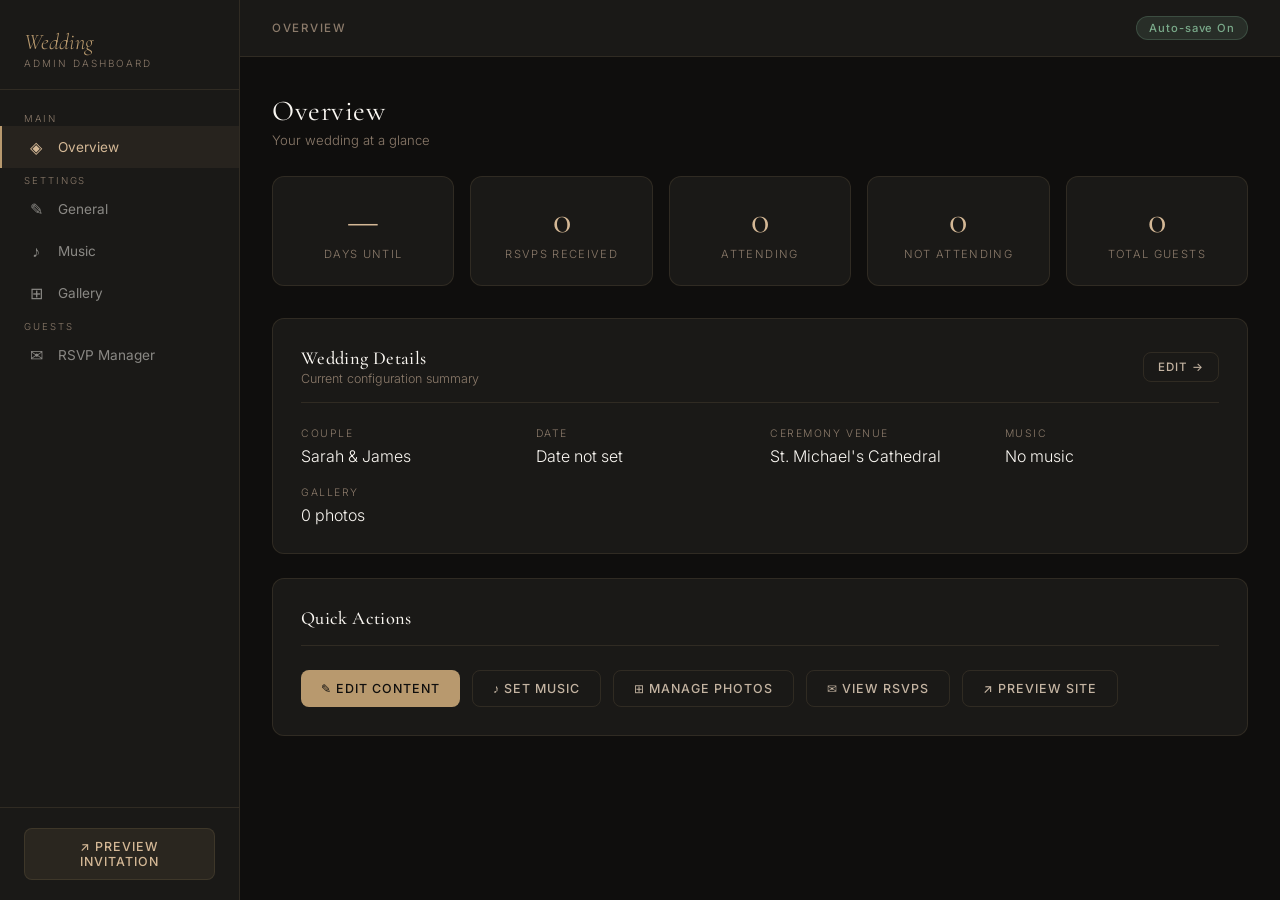
==== dashboard.html @ dd1b8e95 "Initial commit: Wedding invitation site" ====
<!DOCTYPE html>
<html lang="en">
<head>
  <meta charset="UTF-8">
  <meta name="viewport" content="width=device-width, initial-scale=1.0">
  <title>Wedding Dashboard — Admin</title>
  <meta name="robots" content="noindex, nofollow">
  <link rel="stylesheet" href="css/dashboard.css">
</head>
<body>

  <!-- ════════ SIDEBAR ════════ -->
  <aside id="sidebar" role="navigation" aria-label="Dashboard navigation">

    <div class="sidebar-brand">
      <span class="sidebar-brand-script">Wedding</span>
      <span class="sidebar-brand-label">Admin Dashboard</span>
    </div>

    <nav class="sidebar-nav">
      <span class="nav-section-title">Main</span>

      <div class="nav-item" data-panel="overview" role="button" tabindex="0" aria-label="Overview">
        <span class="nav-item-icon">◈</span>
        Overview
      </div>

      <span class="nav-section-title" style="margin-top:8px;">Settings</span>

      <div class="nav-item" data-panel="general" role="button" tabindex="0" aria-label="General Settings">
        <span class="nav-item-icon">✎</span>
        General
      </div>

      <div class="nav-item" data-panel="music" role="button" tabindex="0" aria-label="Music Settings">
        <span class="nav-item-icon">♪</span>
        Music
      </div>

      <div class="nav-item" data-panel="gallery" role="button" tabindex="0" aria-label="Gallery Manager">
        <span class="nav-item-icon">⊞</span>
        Gallery
      </div>

      <span class="nav-section-title" style="margin-top:8px;">Guests</span>

      <div class="nav-item" data-panel="rsvp" role="button" tabindex="0" aria-label="RSVP Manager">
        <span class="nav-item-icon">✉</span>
        RSVP Manager
      </div>

    </nav>

    <div class="sidebar-footer">
      <button class="preview-btn" id="preview-btn" aria-label="Preview invitation">
        ↗ Preview Invitation
      </button>
    </div>

  </aside>

  <!-- ════════ MAIN ════════ -->
  <div id="main">

    <!-- Top Bar -->
    <header id="topbar">
      <div style="display:flex; align-items:center; gap:12px;">
        <button id="sidebar-toggle" aria-label="Toggle sidebar">☰</button>
        <span class="topbar-title" id="topbar-title">Overview</span>
      </div>
      <div class="topbar-right">
        <span class="topbar-badge badge-saved" id="status-badge">Auto-save On</span>
      </div>
    </header>

    <!-- Content Area -->
    <main id="content">

      <!-- ── PANEL: OVERVIEW ── -->
      <section class="panel active" id="panel-overview" aria-label="Overview panel">
        <div class="panel-header">
          <h1 class="panel-title">Overview</h1>
          <p class="panel-desc">Your wedding at a glance</p>
        </div>

        <!-- Stats -->
        <div class="stats-grid">
          <div class="stat-card">
            <div class="stat-number" id="stat-days">—</div>
            <div class="stat-label">Days Until</div>
          </div>
          <div class="stat-card">
            <div class="stat-number" id="stat-total-rsvp">0</div>
            <div class="stat-label">RSVPs Received</div>
          </div>
          <div class="stat-card">
            <div class="stat-number" id="stat-attending">0</div>
            <div class="stat-label">Attending</div>
          </div>
          <div class="stat-card">
            <div class="stat-number" id="stat-not-attending">0</div>
            <div class="stat-label">Not Attending</div>
          </div>
          <div class="stat-card">
            <div class="stat-number" id="stat-total-guests">0</div>
            <div class="stat-label">Total Guests</div>
          </div>
        </div>

        <!-- Summary Card -->
        <div class="card">
          <div class="card-header">
            <div>
              <div class="card-title">Wedding Details</div>
              <div class="card-subtitle">Current configuration summary</div>
            </div>
            <button class="btn btn-ghost btn-sm" onclick="navigate('general')">Edit →</button>
          </div>

          <div style="display:grid; grid-template-columns: repeat(auto-fit, minmax(200px,1fr)); gap:20px;">
            <div>
              <div style="font-size:.65rem; letter-spacing:.15em; text-transform:uppercase; color:var(--taupe); margin-bottom:6px;">Couple</div>
              <div style="font-size:1rem; color:var(--ivory);" id="overview-couple">—</div>
            </div>
            <div>
              <div style="font-size:.65rem; letter-spacing:.15em; text-transform:uppercase; color:var(--taupe); margin-bottom:6px;">Date</div>
              <div style="font-size:1rem; color:var(--ivory);" id="overview-date">Not set</div>
            </div>
            <div>
              <div style="font-size:.65rem; letter-spacing:.15em; text-transform:uppercase; color:var(--taupe); margin-bottom:6px;">Ceremony Venue</div>
              <div style="font-size:1rem; color:var(--ivory);" id="overview-venue">—</div>
            </div>
            <div>
              <div style="font-size:.65rem; letter-spacing:.15em; text-transform:uppercase; color:var(--taupe); margin-bottom:6px;">Music</div>
              <div style="font-size:1rem; color:var(--ivory);" id="overview-music">—</div>
            </div>
            <div>
              <div style="font-size:.65rem; letter-spacing:.15em; text-transform:uppercase; color:var(--taupe); margin-bottom:6px;">Gallery</div>
              <div style="font-size:1rem; color:var(--ivory);" id="overview-gallery">0 photos</div>
            </div>
          </div>
        </div>

        <!-- Quick Actions -->
        <div class="card">
          <div class="card-header">
            <div class="card-title">Quick Actions</div>
          </div>
          <div style="display:flex; flex-wrap:wrap; gap:12px;">
            <button class="btn btn-primary" onclick="navigate('general')">✎ Edit Content</button>
            <button class="btn btn-ghost" onclick="navigate('music')">♪ Set Music</button>
            <button class="btn btn-ghost" onclick="navigate('gallery')">⊞ Manage Photos</button>
            <button class="btn btn-ghost" onclick="navigate('rsvp')">✉ View RSVPs</button>
            <button class="btn btn-ghost" onclick="window.open('index.html','_blank')">↗ Preview Site</button>
          </div>
        </div>

      </section>

      <!-- ── PANEL: GENERAL SETTINGS ── -->
      <section class="panel" id="panel-general" aria-label="General settings panel">
        <div class="panel-header">
          <h1 class="panel-title">General Settings</h1>
          <p class="panel-desc">Customize names, dates, venues, and messages</p>
        </div>

        <form id="form-general">

          <!-- Couple Names -->
          <div class="card">
            <div class="card-header">
              <div>
                <div class="card-title">Couple Names</div>
                <div class="card-subtitle">Names displayed on the invitation</div>
              </div>
            </div>
            <div class="form-grid">
              <div class="field">
                <label for="f-person1">First Person's Name</label>
                <input type="text" id="f-person1" placeholder="e.g. Sarah">
              </div>
              <div class="field">
                <label for="f-person2">Second Person's Name</label>
                <input type="text" id="f-person2" placeholder="e.g. James">
              </div>
            </div>
          </div>

          <!-- Date & Time -->
          <div class="card">
            <div class="card-header">
              <div>
                <div class="card-title">Date &amp; Time</div>
                <div class="card-subtitle">Wedding date drives the countdown timer</div>
              </div>
            </div>
            <div class="form-grid">
              <div class="field">
                <label for="f-wedding-date">Wedding Date</label>
                <input type="date" id="f-wedding-date">
              </div>
              <div class="field">
                <label for="f-ceremony-time">Ceremony Time</label>
                <input type="time" id="f-ceremony-time">
              </div>
              <div class="field">
                <label for="f-reception-time">Reception Time</label>
                <input type="time" id="f-reception-time">
              </div>
            </div>
          </div>

          <!-- Ceremony -->
          <div class="card">
            <div class="card-header">
              <div>
                <div class="card-title">Ceremony Details</div>
              </div>
            </div>
            <div class="form-grid">
              <div class="field">
                <label for="f-ceremony-venue">Venue Name</label>
                <input type="text" id="f-ceremony-venue" placeholder="e.g. St. Michael's Cathedral">
              </div>
              <div class="field">
                <label for="f-ceremony-address">Address</label>
                <input type="text" id="f-ceremony-address" placeholder="e.g. 123 Church Lane, New York">
              </div>
            </div>
          </div>

          <!-- Reception -->
          <div class="card">
            <div class="card-header">
              <div>
                <div class="card-title">Reception Details</div>
              </div>
            </div>
            <div class="form-grid">
              <div class="field">
                <label for="f-reception-venue">Venue Name</label>
                <input type="text" id="f-reception-venue" placeholder="e.g. The Grand Ballroom">
              </div>
              <div class="field">
                <label for="f-reception-address">Address</label>
                <input type="text" id="f-reception-address" placeholder="e.g. 45 Park Avenue, New York">
              </div>
            </div>
          </div>

          <!-- Messages -->
          <div class="card">
            <div class="card-header">
              <div>
                <div class="card-title">Messages &amp; Story</div>
                <div class="card-subtitle">Personal text displayed on the invitation</div>
              </div>
            </div>
            <div class="form-grid">
              <div class="field full">
                <label for="f-message">Invitation Message</label>
                <textarea id="f-message" rows="3" placeholder="e.g. Together with their families, request the honor of your presence..."></textarea>
              </div>
              <div class="field full">
                <label for="f-story-quote">Love Quote</label>
                <input type="text" id="f-story-quote" placeholder='"A quote about love..."'>
              </div>
              <div class="field full">
                <label for="f-story-text">Story Text</label>
                <textarea id="f-story-text" rows="4" placeholder="Share your love story..."></textarea>
              </div>
            </div>
          </div>

          <div style="display:flex; justify-content:flex-end; gap:12px; margin-top:4px;">
            <button type="button" class="btn btn-ghost" onclick="loadGeneralSettings()">↺ Reset</button>
            <button type="submit" class="btn btn-primary">Save Changes</button>
          </div>

        </form>
      </section>

      <!-- ── PANEL: MUSIC ── -->
      <section class="panel" id="panel-music" aria-label="Music settings panel">
        <div class="panel-header">
          <h1 class="panel-title">Music Settings</h1>
          <p class="panel-desc">Set background music for the invitation page</p>
        </div>

        <form id="form-music">

          <!-- Toggles -->
          <div class="card">
            <div class="card-header">
              <div class="card-title">Playback Options</div>
            </div>

            <div class="toggle-row">
              <div class="toggle-info">
                <div class="toggle-label">Enable Background Music</div>
                <div class="toggle-desc">Show music button on invitation page</div>
              </div>
              <label class="toggle-switch">
                <input type="checkbox" id="t-music-enabled">
                <span class="toggle-track"></span>
              </label>
            </div>

            <div class="toggle-row">
              <div class="toggle-info">
                <div class="toggle-label">Autoplay on Load</div>
                <div class="toggle-desc">Attempt to play music when page opens (browser may block this)</div>
              </div>
              <label class="toggle-switch">
                <input type="checkbox" id="t-music-autoplay">
                <span class="toggle-track"></span>
              </label>
            </div>

          </div>

          <!-- Upload -->
          <div class="card">
            <div class="card-header">
              <div>
                <div class="card-title">Music Source</div>
                <div class="card-subtitle">Upload a file or paste a direct audio URL</div>
              </div>
            </div>

            <!-- File Upload -->
            <label class="upload-zone" for="music-file-input" id="music-upload-zone">
              <input type="file" id="music-file-input" accept="audio/*" style="position:absolute;inset:0;opacity:0;cursor:pointer;width:100%;height:100%;">
              <div class="upload-icon">🎵</div>
              <div class="upload-label">Drop an audio file or click to browse</div>
              <div class="upload-hint">Supports MP3, WAV, OGG, AAC — file is stored in browser</div>
            </label>

            <!-- Track Info -->
            <div class="music-track-info" id="track-info" style="display:none;">
              <span class="track-icon">🎵</span>
              <span class="track-name" id="track-name">No track loaded</span>
              <button type="button" class="btn btn-danger btn-sm" id="remove-music-btn">Remove</button>
            </div>

            <!-- URL Input -->
            <div style="margin-top:20px;">
              <div class="field">
                <label for="music-url-input">Or use a direct audio URL</label>
                <input type="url" id="music-url-input" placeholder="https://example.com/song.mp3">
                <span class="field-hint">Must be a direct link to an audio file (not a streaming page)</span>
              </div>
            </div>

          </div>

          <div style="display:flex; justify-content:flex-end; margin-top:4px;">
            <button type="submit" class="btn btn-primary">Save Music Settings</button>
          </div>

        </form>
      </section>

      <!-- ── PANEL: GALLERY ── -->
      <section class="panel" id="panel-gallery" aria-label="Gallery manager panel">
        <div class="panel-header">
          <h1 class="panel-title">Gallery</h1>
          <p class="panel-desc">Add photos to your invitation gallery</p>
        </div>

        <div class="card">
          <div class="card-header">
            <div>
              <div class="card-title">Photo Manager</div>
              <div class="card-subtitle">Photos are stored in your browser and shown on the invitation</div>
            </div>
            <button class="btn btn-danger btn-sm" onclick="if(confirm('Clear all gallery photos?')){saveConfig({galleryImages:[]});loadGalleryManager();}">Clear All</button>
          </div>

          <div class="gallery-manage-grid" id="gallery-manage-grid">
            <!-- Populated by JS -->
          </div>

        </div>
      </section>

      <!-- ── PANEL: RSVP ── -->
      <section class="panel" id="panel-rsvp" aria-label="RSVP manager panel">
        <div class="panel-header">
          <h1 class="panel-title">RSVP Manager</h1>
          <p class="panel-desc">View and manage guest responses</p>
        </div>

        <!-- RSVP Stats -->
        <div class="stats-grid" style="margin-bottom:24px;">
          <div class="stat-card">
            <div class="stat-number" id="stat-total-rsvp">0</div>
            <div class="stat-label">Total RSVPs</div>
          </div>
          <div class="stat-card">
            <div class="stat-number" id="stat-attending">0</div>
            <div class="stat-label">Attending</div>
          </div>
          <div class="stat-card">
            <div class="stat-number" id="stat-not-attending">0</div>
            <div class="stat-label">Not Attending</div>
          </div>
          <div class="stat-card">
            <div class="stat-number" id="stat-total-guests">0</div>
            <div class="stat-label">Total Guests</div>
          </div>
        </div>

        <div class="card">
          <div class="card-header">
            <div class="card-title">Guest Responses</div>
            <div style="display:flex; gap:10px;">
              <button class="btn btn-ghost btn-sm" onclick="exportRsvps()">↓ Export CSV</button>
              <button class="btn btn-danger btn-sm" onclick="clearAllRsvps()">Clear All</button>
            </div>
          </div>

          <div style="overflow-x:auto;">
            <table class="rsvp-table" aria-label="RSVP entries">
              <thead>
                <tr>
                  <th>Name</th>
                  <th>Email</th>
                  <th>Guests</th>
                  <th>Attending</th>
                  <th>Message</th>
                  <th>Date</th>
                  <th></th>
                </tr>
              </thead>
              <tbody id="rsvp-tbody">
              </tbody>
            </table>
            <div id="rsvp-empty" class="rsvp-empty" style="display:none;">
              No RSVPs received yet. Share your invitation link to get responses.
            </div>
          </div>
        </div>

      </section>

    </main>
  </div>

  <!-- Toast notification -->
  <div id="toast" role="status" aria-live="polite"></div>

  <script src="js/dashboard.js"></script>

</body>
</html>
---- css/dashboard.css ----
/* ===================================================
   WEDDING DASHBOARD — STYLESHEET
   Admin Panel · Minimal · Clean
=================================================== */

@import url('https://fonts.googleapis.com/css2?family=Inter:wght@300;400;500;600&family=Cormorant+Garamond:ital,wght@0,400;0,500;1,400&display=swap');

*, *::before, *::after { box-sizing: border-box; margin: 0; padding: 0; }

:root {
  --bg:        #0f0e0d;
  --surface:   #1a1917;
  --surface2:  #221f1c;
  --surface3:  #2c2825;
  --gold:      #b8996e;
  --gold-light:#d4b896;
  --gold-dark: #8a7050;
  --ivory:     #faf7f2;
  --taupe:     #8c7b6b;
  --taupe-light: #c4b4a2;
  --danger:    #c0645a;
  --success:   #7aaa8a;
  --border:    rgba(184,153,110,.14);
  --border-focus: rgba(184,153,110,.5);

  --font: 'Inter', sans-serif;
  --font-head: 'Cormorant Garamond', serif;
  --sidebar-width: 240px;
  --transition: .3s cubic-bezier(.25,.46,.45,.94);
  --radius: 12px;
}

body {
  background: var(--bg);
  color: var(--ivory);
  font-family: var(--font);
  font-weight: 300;
  display: flex;
  min-height: 100vh;
  overflow-x: hidden;
}

/* ─── SIDEBAR ───────────────────────────────────── */
#sidebar {
  width: var(--sidebar-width);
  background: var(--surface);
  border-right: 1px solid var(--border);
  display: flex;
  flex-direction: column;
  position: fixed;
  top: 0; left: 0;
  height: 100vh;
  z-index: 100;
  transition: transform var(--transition);
  overflow-y: auto;
}

.sidebar-brand {
  padding: 28px 24px 20px;
  border-bottom: 1px solid var(--border);
}

.sidebar-brand-script {
  font-family: var(--font-head);
  font-style: italic;
  font-size: 1.4rem;
  color: var(--gold);
  display: block;
}

.sidebar-brand-label {
  font-size: .62rem;
  letter-spacing: .2em;
  text-transform: uppercase;
  color: var(--taupe);
  margin-top: 2px;
  display: block;
}

.sidebar-nav {
  flex: 1;
  padding: 16px 0;
}

.nav-section-title {
  font-size: .6rem;
  letter-spacing: .2em;
  text-transform: uppercase;
  color: var(--taupe);
  padding: 16px 24px 8px;
}

.nav-item {
  display: flex;
  align-items: center;
  gap: 12px;
  padding: 11px 24px;
  cursor: pointer;
  color: rgba(250,247,242,.5);
  font-size: .85rem;
  font-weight: 400;
  border-left: 2px solid transparent;
  transition: all var(--transition);
  text-decoration: none;
  user-select: none;
}

.nav-item:hover {
  color: var(--ivory);
  background: rgba(184,153,110,.05);
}

.nav-item.active {
  color: var(--gold-light);
  border-left-color: var(--gold);
  background: rgba(184,153,110,.08);
}

.nav-item-icon { font-size: 1rem; width: 20px; text-align: center; }

.sidebar-footer {
  padding: 20px 24px;
  border-top: 1px solid var(--border);
}

.preview-btn {
  display: flex;
  align-items: center;
  justify-content: center;
  gap: 8px;
  width: 100%;
  padding: 10px 16px;
  background: rgba(184,153,110,.1);
  border: 1px solid var(--border);
  border-radius: 8px;
  color: var(--gold-light);
  font-family: var(--font);
  font-size: .78rem;
  font-weight: 500;
  letter-spacing: .08em;
  cursor: pointer;
  text-transform: uppercase;
  transition: all var(--transition);
}

.preview-btn:hover {
  background: var(--gold);
  color: var(--bg);
  border-color: var(--gold);
}

/* ─── MAIN CONTENT ──────────────────────────────── */
#main {
  margin-left: var(--sidebar-width);
  flex: 1;
  min-height: 100vh;
  display: flex;
  flex-direction: column;
}

/* ─── TOP BAR ───────────────────────────────────── */
#topbar {
  background: var(--surface);
  border-bottom: 1px solid var(--border);
  padding: 16px 32px;
  display: flex;
  align-items: center;
  justify-content: space-between;
  position: sticky;
  top: 0;
  z-index: 50;
}

.topbar-title {
  font-size: .72rem;
  font-weight: 500;
  letter-spacing: .15em;
  text-transform: uppercase;
  color: var(--taupe);
}

.topbar-right {
  display: flex;
  align-items: center;
  gap: 12px;
}

.topbar-badge {
  padding: 4px 12px;
  border-radius: 20px;
  font-size: .7rem;
  font-weight: 500;
  letter-spacing: .08em;
}

.badge-saved {
  background: rgba(122,170,138,.15);
  color: var(--success);
  border: 1px solid rgba(122,170,138,.25);
}

/* ─── CONTENT AREA ──────────────────────────────── */
#content {
  padding: 36px 32px;
  flex: 1;
}

/* ─── PANELS ─────────────────────────────────────── */
.panel {
  display: none;
}
.panel.active {
  display: block;
  animation: panelFade .35s ease;
}

@keyframes panelFade {
  from { opacity: 0; transform: translateY(12px); }
  to   { opacity: 1; transform: translateY(0); }
}

/* ─── STATS GRID ─────────────────────────────────── */
.stats-grid {
  display: grid;
  grid-template-columns: repeat(auto-fit, minmax(160px, 1fr));
  gap: 16px;
  margin-bottom: 32px;
}

.stat-card {
  background: var(--surface);
  border: 1px solid var(--border);
  border-radius: var(--radius);
  padding: 24px;
  text-align: center;
  transition: transform var(--transition);
}

.stat-card:hover { transform: translateY(-2px); }

.stat-number {
  font-family: var(--font-head);
  font-size: 2.4rem;
  font-weight: 400;
  color: var(--gold-light);
  line-height: 1;
}

.stat-label {
  font-size: .7rem;
  letter-spacing: .12em;
  text-transform: uppercase;
  color: var(--taupe);
  margin-top: 8px;
}

/* ─── FORM ELEMENTS ─────────────────────────────── */
.form-grid {
  display: grid;
  grid-template-columns: repeat(auto-fit, minmax(240px, 1fr));
  gap: 20px;
}

.field {
  display: flex;
  flex-direction: column;
  gap: 8px;
}

.field.full { grid-column: 1 / -1; }

.field label {
  font-size: .68rem;
  font-weight: 500;
  letter-spacing: .15em;
  text-transform: uppercase;
  color: var(--taupe);
}

.field input,
.field textarea,
.field select {
  background: var(--surface2);
  border: 1px solid var(--border);
  border-radius: 8px;
  padding: 12px 16px;
  color: var(--ivory);
  font-family: var(--font);
  font-size: .9rem;
  font-weight: 300;
  outline: none;
  transition: border-color var(--transition), background var(--transition);
  width: 100%;
}

.field textarea { resize: vertical; min-height: 100px; }

.field input:focus,
.field textarea:focus,
.field select:focus {
  border-color: var(--border-focus);
  background: var(--surface3);
}

.field select option { background: var(--surface2); }

.field input[type="color"] {
  padding: 4px;
  height: 42px;
  cursor: pointer;
}

.field-hint {
  font-size: .72rem;
  color: var(--taupe);
  margin-top: -2px;
}

/* ─── CARD ─────────────────────────────────────── */
.card {
  background: var(--surface);
  border: 1px solid var(--border);
  border-radius: var(--radius);
  padding: 28px;
  margin-bottom: 24px;
}

.card-header {
  display: flex;
  align-items: center;
  justify-content: space-between;
  margin-bottom: 24px;
  padding-bottom: 16px;
  border-bottom: 1px solid var(--border);
}

.card-title {
  font-family: var(--font-head);
  font-size: 1.15rem;
  font-weight: 500;
  color: var(--ivory);
  letter-spacing: .02em;
}

.card-subtitle {
  font-size: .78rem;
  color: var(--taupe);
  margin-top: 2px;
}

/* ─── BUTTONS ───────────────────────────────────── */
.btn {
  display: inline-flex;
  align-items: center;
  gap: 8px;
  padding: 10px 20px;
  border-radius: 8px;
  font-family: var(--font);
  font-size: .78rem;
  font-weight: 500;
  letter-spacing: .08em;
  text-transform: uppercase;
  cursor: pointer;
  border: none;
  outline: none;
  transition: all var(--transition);
}

.btn-primary {
  background: var(--gold);
  color: var(--bg);
}
.btn-primary:hover { background: var(--gold-light); transform: translateY(-1px); }

.btn-ghost {
  background: transparent;
  border: 1px solid var(--border);
  color: var(--taupe-light);
}
.btn-ghost:hover { border-color: var(--gold); color: var(--gold-light); }

.btn-danger {
  background: rgba(192,100,90,.15);
  border: 1px solid rgba(192,100,90,.25);
  color: var(--danger);
}
.btn-danger:hover { background: rgba(192,100,90,.25); }

.btn-sm { padding: 7px 14px; font-size: .72rem; }

/* ─── TOGGLE ─────────────────────────────────────── */
.toggle-row {
  display: flex;
  align-items: center;
  justify-content: space-between;
  padding: 16px 0;
  border-bottom: 1px solid var(--border);
}
.toggle-row:last-child { border-bottom: none; }

.toggle-info { flex: 1; }

.toggle-label {
  font-size: .88rem;
  color: var(--ivory);
  font-weight: 400;
}

.toggle-desc {
  font-size: .75rem;
  color: var(--taupe);
  margin-top: 2px;
}

.toggle-switch {
  position: relative;
  width: 44px;
  height: 24px;
  flex-shrink: 0;
}

.toggle-switch input { opacity: 0; width: 0; height: 0; position: absolute; }

.toggle-track {
  position: absolute;
  inset: 0;
  background: var(--surface3);
  border: 1px solid var(--border);
  border-radius: 12px;
  cursor: pointer;
  transition: background var(--transition);
}

.toggle-track::before {
  content: '';
  position: absolute;
  width: 16px;
  height: 16px;
  background: var(--taupe);
  border-radius: 50%;
  top: 3px; left: 3px;
  transition: transform var(--transition), background var(--transition);
}

.toggle-switch input:checked + .toggle-track {
  background: rgba(184,153,110,.2);
  border-color: var(--gold);
}

.toggle-switch input:checked + .toggle-track::before {
  background: var(--gold);
  transform: translateX(20px);
}

/* ─── RSVP TABLE ─────────────────────────────────── */
.rsvp-table {
  width: 100%;
  border-collapse: collapse;
  margin-top: 8px;
}

.rsvp-table th {
  text-align: left;
  padding: 10px 14px;
  font-size: .67rem;
  letter-spacing: .15em;
  text-transform: uppercase;
  color: var(--taupe);
  border-bottom: 1px solid var(--border);
  font-weight: 500;
}

.rsvp-table td {
  padding: 13px 14px;
  font-size: .85rem;
  color: rgba(250,247,242,.75);
  border-bottom: 1px solid rgba(184,153,110,.06);
  vertical-align: middle;
}

.rsvp-table tr:last-child td { border-bottom: none; }

.badge {
  padding: 3px 10px;
  border-radius: 20px;
  font-size: .7rem;
  font-weight: 500;
  display: inline-block;
}
.badge-yes { background: rgba(122,170,138,.15); color: var(--success); border: 1px solid rgba(122,170,138,.25); }
.badge-no  { background: rgba(192,100,90,.12);  color: var(--danger);  border: 1px solid rgba(192,100,90,.2); }
.badge-maybe { background: rgba(184,153,110,.12); color: var(--gold-light); border: 1px solid rgba(184,153,110,.2); }

.rsvp-empty {
  text-align: center;
  padding: 48px;
  color: var(--taupe);
  font-size: .88rem;
  font-style: italic;
}

/* ─── MUSIC UPLOAD AREA ──────────────────────────── */
.upload-zone {
  border: 2px dashed var(--border);
  border-radius: var(--radius);
  padding: 40px 24px;
  text-align: center;
  cursor: pointer;
  transition: border-color var(--transition), background var(--transition);
  position: relative;
}

.upload-zone:hover,
.upload-zone.drag-over {
  border-color: var(--gold);
  background: rgba(184,153,110,.04);
}

.upload-zone input[type="file"] {
  position: absolute;
  inset: 0;
  opacity: 0;
  cursor: pointer;
  width: 100%;
  height: 100%;
}

.upload-icon { font-size: 2rem; margin-bottom: 12px; }

.upload-label {
  font-size: .9rem;
  color: var(--taupe-light);
}

.upload-hint {
  font-size: .75rem;
  color: var(--taupe);
  margin-top: 6px;
}

.music-track-info {
  display: flex;
  align-items: center;
  gap: 16px;
  padding: 16px;
  background: var(--surface2);
  border: 1px solid var(--border);
  border-radius: 8px;
  margin-top: 16px;
}

.track-icon { font-size: 1.5rem; color: var(--gold); }

.track-name {
  flex: 1;
  font-size: .88rem;
  color: var(--ivory);
  overflow: hidden;
  text-overflow: ellipsis;
  white-space: nowrap;
}

/* ─── GALLERY MANAGER ────────────────────────────── */
.gallery-manage-grid {
  display: grid;
  grid-template-columns: repeat(auto-fill, minmax(120px, 1fr));
  gap: 12px;
  margin-top: 16px;
}

.gallery-manage-item {
  position: relative;
  aspect-ratio: 1;
  border-radius: 8px;
  overflow: hidden;
  border: 1px solid var(--border);
}

.gallery-manage-item img {
  width: 100%; height: 100%;
  object-fit: cover;
}

.gallery-remove {
  position: absolute;
  top: 6px; right: 6px;
  background: rgba(15,14,13,.7);
  border: none;
  border-radius: 50%;
  width: 24px; height: 24px;
  color: var(--danger);
  font-size: .7rem;
  cursor: pointer;
  display: flex;
  align-items: center;
  justify-content: center;
  opacity: 0;
  transition: opacity var(--transition);
}
.gallery-manage-item:hover .gallery-remove { opacity: 1; }

.gallery-add-btn {
  aspect-ratio: 1;
  border: 2px dashed var(--border);
  border-radius: 8px;
  display: flex;
  flex-direction: column;
  align-items: center;
  justify-content: center;
  gap: 6px;
  font-size: .75rem;
  color: var(--taupe);
  cursor: pointer;
  transition: all var(--transition);
  position: relative;
  background: transparent;
}
.gallery-add-btn:hover { border-color: var(--gold); color: var(--gold-light); }
.gallery-add-btn input { position: absolute; inset: 0; opacity: 0; cursor: pointer; }

/* ─── SECTION TITLE ──────────────────────────────── */
.panel-header {
  margin-bottom: 28px;
}
.panel-title {
  font-family: var(--font-head);
  font-size: 1.8rem;
  font-weight: 400;
  color: var(--ivory);
  letter-spacing: .02em;
}
.panel-desc {
  font-size: .82rem;
  color: var(--taupe);
  margin-top: 4px;
}

/* ─── TOAST ──────────────────────────────────────── */
#toast {
  position: fixed;
  bottom: 28px;
  left: 50%;
  transform: translateX(-50%) translateY(80px);
  background: var(--surface3);
  border: 1px solid var(--border-focus);
  color: var(--gold-light);
  padding: 12px 24px;
  border-radius: 8px;
  font-size: .82rem;
  white-space: nowrap;
  transition: transform .4s cubic-bezier(.25,.46,.45,.94), opacity .4s ease;
  opacity: 0;
  z-index: 9999;
  pointer-events: none;
}

#toast.show {
  transform: translateX(-50%) translateY(0);
  opacity: 1;
}

/* ─── RESPONSIVE SIDEBAR ─────────────────────────── */
#sidebar-toggle {
  display: none;
  background: var(--surface);
  border: 1px solid var(--border);
  border-radius: 8px;
  color: var(--gold);
  font-size: 1.1rem;
  padding: 8px 12px;
  cursor: pointer;
}

@media (max-width: 768px) {
  #sidebar { transform: translateX(-100%); }
  #sidebar.open { transform: translateX(0); }
  #main { margin-left: 0; }
  #sidebar-toggle { display: block; }
  #content { padding: 24px 16px; }
  #topbar { padding: 14px 16px; }
}
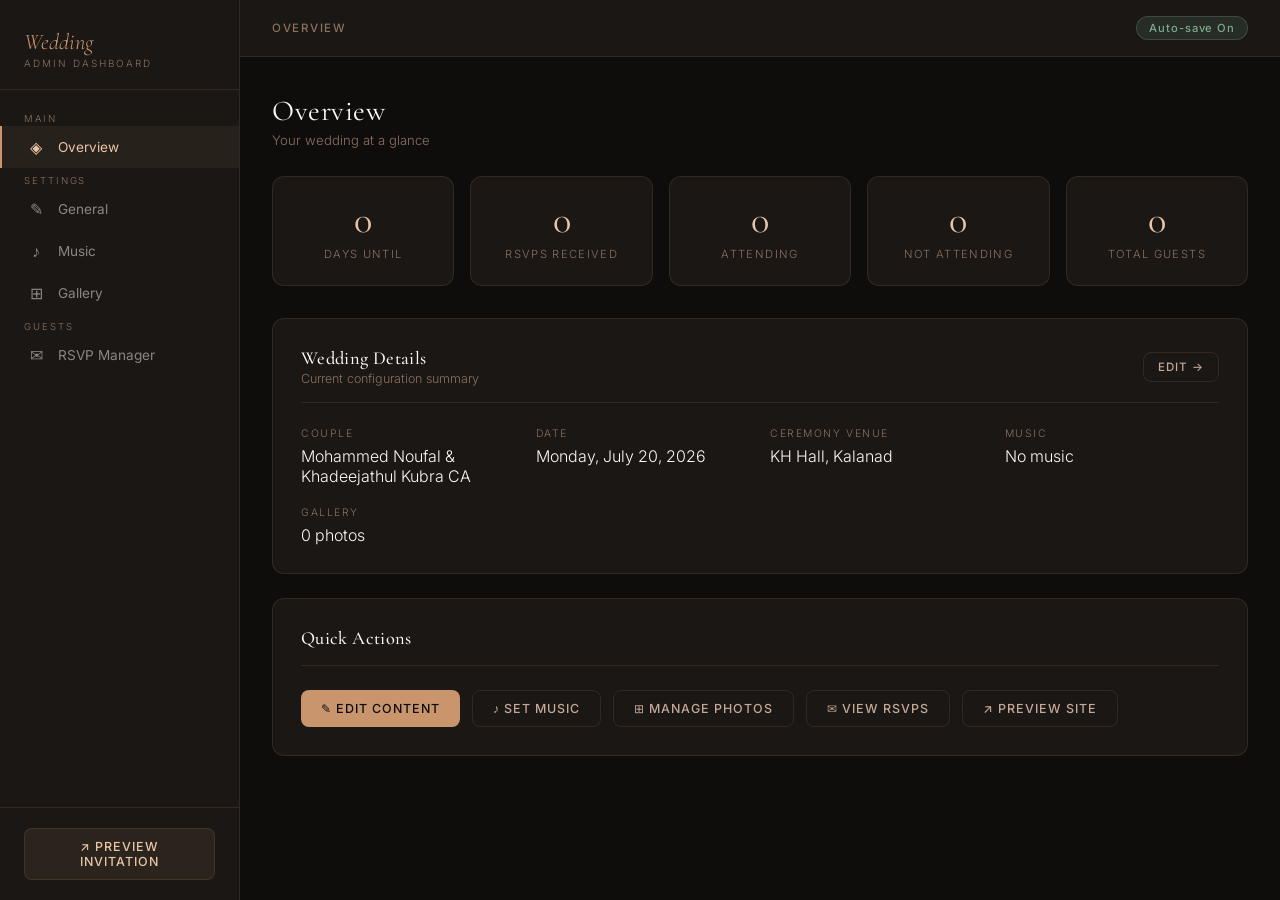
==== commit bec3d329: "Update: Autoplay audio, mute FAB toggle, clean footer, guest name RSVP validation, and extended admi" ====
--- a/dashboard.html
+++ b/dashboard.html
@@ -268,6 +268,59 @@
               <div class="field full">
                 <label for="f-story-text">Story Text</label>
                 <textarea id="f-story-text" rows="4" placeholder="Share your love story..."></textarea>
+              </div>
+            </div>
+          </div>
+
+          <!-- Design & Customization -->
+          <div class="card">
+            <div class="card-header">
+              <div>
+                <div class="card-title">Design &amp; Customization</div>
+                <div class="card-subtitle">Choose themes, patterns, fonts, and additional details</div>
+              </div>
+            </div>
+            <div class="form-grid">
+              <div class="field">
+                <label for="f-theme-color">Theme Color</label>
+                <select id="f-theme-color">
+                  <option value="green">Green</option>
+                  <option value="rosegold">Rosegold</option>
+                  <option value="royal">Royal Blue</option>
+                  <option value="burgundy">Burgundy</option>
+                  <option value="classic">Classic Black</option>
+                </select>
+              </div>
+              <div class="field">
+                <label for="f-bg-pattern">Background Pattern</label>
+                <select id="f-bg-pattern">
+                  <option value="none">None</option>
+                  <option value="floral">Floral</option>
+                  <option value="mandala">Mandala</option>
+                  <option value="geometric">Geometric</option>
+                </select>
+              </div>
+              <div class="field">
+                <label for="f-font-style">Font Style</label>
+                <select id="f-font-style">
+                  <option value="editorial">Editorial (Tenor Sans + Ruthie)</option>
+                  <option value="classic">Classic (Cormorant Garamond + Great Vibes)</option>
+                  <option value="playfair">Playfair (Playfair Display + Pinyon Script)</option>
+                  <option value="cinzel">Cinzel (Cinzel Decorative + Sacramento)</option>
+                  <option value="romantic">Romantic (Lora + Dancing Script)</option>
+                </select>
+              </div>
+              <div class="field">
+                <label for="f-hijri">Religious / Hijri Date</label>
+                <input type="text" id="f-hijri" placeholder="e.g. 26 Shawwal 1447">
+              </div>
+              <div class="field">
+                <label for="f-phone">Contact Phone</label>
+                <input type="tel" id="f-phone" placeholder="e.g. 9995558877">
+              </div>
+              <div class="field">
+                <label for="f-dress">Dress Code (optional)</label>
+                <input type="text" id="f-dress" placeholder="e.g. Traditional Dress">
               </div>
             </div>
           </div>
--- a/css/dashboard.css
+++ b/css/dashboard.css
@@ -8,20 +8,20 @@
 *, *::before, *::after { box-sizing: border-box; margin: 0; padding: 0; }
 
 :root {
-  --bg:        #0f0e0d;
-  --surface:   #1a1917;
-  --surface2:  #221f1c;
-  --surface3:  #2c2825;
-  --gold:      #b8996e;
-  --gold-light:#d4b896;
-  --gold-dark: #8a7050;
-  --ivory:     #faf7f2;
-  --taupe:     #8c7b6b;
-  --taupe-light: #c4b4a2;
+  --bg:        #0f0d0c;
+  --surface:   #1a1714;
+  --surface2:  #221915;
+  --surface3:  #2c1f18;
+  --gold:      #c9956c;
+  --gold-light:#e8c5a8;
+  --gold-dark: #8b5e3c;
+  --ivory:     #fdf8f3;
+  --taupe:     #8c7060;
+  --taupe-light: #c4a898;
   --danger:    #c0645a;
   --success:   #7aaa8a;
-  --border:    rgba(184,153,110,.14);
-  --border-focus: rgba(184,153,110,.5);
+  --border:    rgba(201,149,108,.14);
+  --border-focus: rgba(201,149,108,.5);
 
   --font: 'Inter', sans-serif;
   --font-head: 'Cormorant Garamond', serif;
